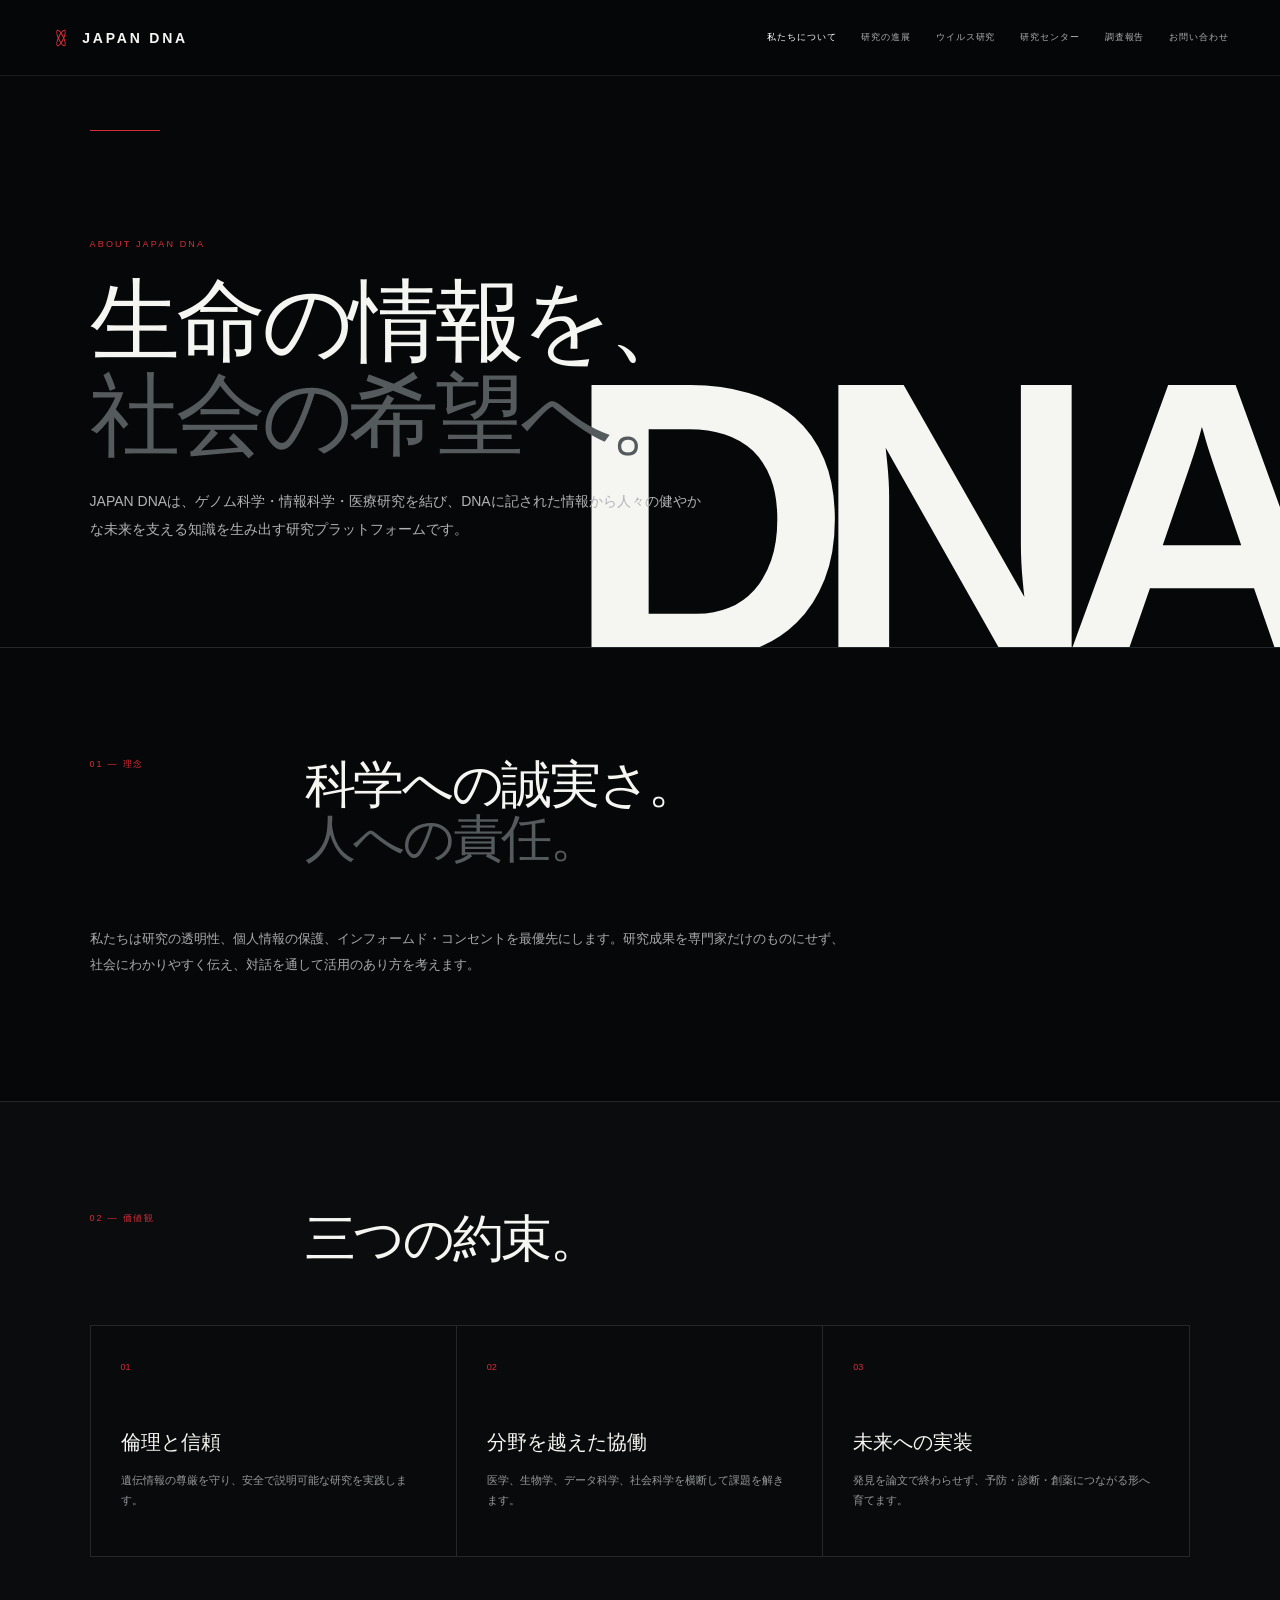
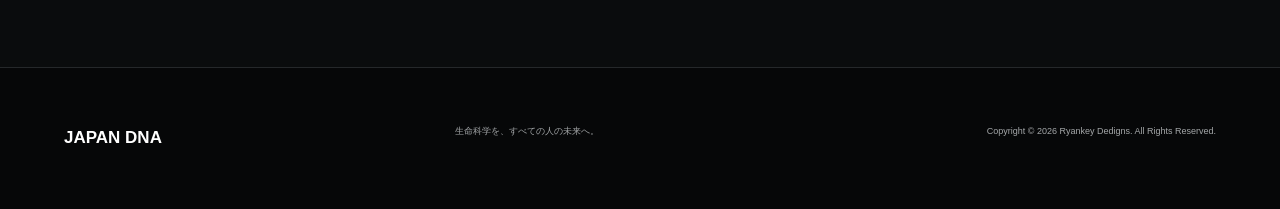
==== about.html @ 54f583a3 "Add about.html" ====
<!doctype html><html lang="ja"><head><meta charset="utf-8"><meta name="viewport" content="width=device-width,initial-scale=1"><title>JAPAN DNAについて｜JAPAN DNA</title><link rel="stylesheet" href="assets/pages.css"></head><body><header class="nav"><a class="brand" href="index.html"><i class="mark"></i>JAPAN DNA</a><button class="menu">メニュー</button><nav><a class="active" href="about.html">私たちについて</a><a href="research.html">研究の進展</a><a href="virus.html">ウイルス研究</a><a href="centers.html">研究センター</a><a href="reports.html">調査報告</a><a href="contact.html">お問い合わせ</a></nav></header><main><section class="page-hero"><div class="hero-inner reveal"><div class="eyebrow">ABOUT JAPAN DNA</div><h1>生命の情報を、<br><span>社会の希望へ。</span></h1><p class="lead">JAPAN DNAは、ゲノム科学・情報科学・医療研究を結び、DNAに記された情報から人々の健やかな未来を支える知識を生み出す研究プラットフォームです。</p></div></section><section class="section"><div class="section-head reveal"><div class="section-no">01 — 理念</div><h2>科学への誠実さ。<br><span>人への責任。</span></h2></div><p class="copy reveal">私たちは研究の透明性、個人情報の保護、インフォームド・コンセントを最優先にします。研究成果を専門家だけのものにせず、社会にわかりやすく伝え、対話を通して活用のあり方を考えます。</p></section><section class="section alt"><div class="section-head reveal"><div class="section-no">02 — 価値観</div><h2>三つの約束。</h2></div><div class="grid reveal"><article class="card"><small>01</small><h3>倫理と信頼</h3><p>遺伝情報の尊厳を守り、安全で説明可能な研究を実践します。</p></article><article class="card"><small>02</small><h3>分野を越えた協働</h3><p>医学、生物学、データ科学、社会科学を横断して課題を解きます。</p></article><article class="card"><small>03</small><h3>未来への実装</h3><p>発見を論文で終わらせず、予防・診断・創薬につながる形へ育てます。</p></article></div></section></main><footer><strong>JAPAN DNA</strong><span>生命科学を、すべての人の未来へ。</span><span>Copyright © 2026 Ryankey Dedigns. All Rights Reserved.</span></footer><script src="assets/pages.js"></script></body></html>
---- assets/pages.css ----
:root{--bg:#060708;--panel:#0d0f10;--white:#f5f5f2;--gray:#a5a9ab;--dark:#555a5d;--line:#25282a;--red:#d72d38}*{box-sizing:border-box}html{scroll-behavior:smooth}body{margin:0;background:var(--bg);color:var(--white);font-family:"Hiragino Kaku Gothic ProN","Yu Gothic",Meiryo,sans-serif}a{color:inherit;text-decoration:none}button,input,textarea,select{font:inherit}.nav{position:fixed;z-index:30;inset:0 0 auto;height:76px;padding:0 4vw;display:flex;align-items:center;border-bottom:1px solid #ffffff17;background:#060708e8;backdrop-filter:blur(14px)}.brand{display:flex;align-items:center;gap:11px;font-size:14px;font-weight:700;letter-spacing:.2em}.mark{width:20px;height:20px;position:relative}.mark:before,.mark:after{content:"";position:absolute;inset:1px 7px;border:1px solid var(--red);border-radius:50%;transform:rotate(25deg)}.mark:after{transform:rotate(-25deg)}.nav nav{margin-left:auto;display:flex;align-items:center;gap:25px}.nav nav a{font-size:9px;letter-spacing:.1em;color:#aeb1b2}.nav nav a:hover,.nav nav a.active{color:#fff}.menu{display:none;margin-left:auto;border:1px solid #444;background:none;color:#fff;border-radius:30px;padding:9px 13px}.page-hero{min-height:72vh;padding:160px 7vw 90px;position:relative;overflow:hidden;display:flex;align-items:flex-end;border-bottom:1px solid var(--line)}.page-hero:before{content:"DNA";position:absolute;right:-2vw;bottom:-8vw;font-size:31vw;font-weight:700;letter-spacing:-.1em;color:#ffffff025}.page-hero:after{content:"";position:absolute;left:7vw;top:130px;width:70px;height:1px;background:var(--red)}.hero-inner{position:relative;z-index:2;max-width:920px}.eyebrow{font-size:9px;letter-spacing:.24em;color:var(--red)}h1,h2{font-weight:400;line-height:1.05;letter-spacing:-.045em}h1{font-size:clamp(48px,7vw,96px);margin:25px 0}h1 span,h2 span{color:var(--dark)}.lead{max-width:620px;color:#b1b4b5;font-size:14px;line-height:2}.section{padding:110px 7vw;border-bottom:1px solid var(--line)}.section.alt{background:#0a0c0d}.section-head{display:grid;grid-template-columns:180px 1fr;gap:35px;margin-bottom:60px}.section-no{font-size:9px;color:var(--red);letter-spacing:.2em}.section h2{font-size:clamp(34px,4vw,60px);margin:0}.copy{max-width:760px;color:#a9acae;font-size:13px;line-height:2}.grid{display:grid;grid-template-columns:repeat(3,1fr);border:1px solid var(--line)}.card{padding:30px;min-height:230px;border-right:1px solid var(--line);background:#090a0b;transition:.25s}.card:last-child{border:0}.card:hover{background:#121416;transform:translateY(-4px)}.card small{font-size:9px;color:var(--red)}.card h3{font-weight:400;font-size:20px;margin:55px 0 15px}.card p{font-size:11px;color:#969a9c;line-height:1.8}.timeline{border-left:1px solid var(--line);max-width:900px;margin-left:180px}.event{position:relative;padding:0 0 60px 45px}.event:before{content:"";position:absolute;left:-4px;top:6px;width:7px;height:7px;border-radius:50%;background:var(--red)}.event time{font-size:12px;color:var(--red)}.event h3{font-size:24px;font-weight:400;margin:10px 0}.event p{font-size:12px;color:#999;line-height:1.8}.centers{display:grid;grid-template-columns:repeat(2,1fr);gap:1px;background:var(--line);border:1px solid var(--line)}.center{background:#090a0b;padding:30px;display:grid;grid-template-columns:55px 1fr;gap:20px}.rank{font-size:28px;color:var(--red);font-weight:300}.center h3{margin:0 0 9px;font-size:17px;font-weight:400}.center p{margin:0;color:#898d8f;font-size:11px;line-height:1.7}.center a{display:inline-block;margin-top:13px;font-size:9px;color:#bbb}.report{display:grid;grid-template-columns:1fr 1fr;gap:60px}.bars{display:flex;align-items:end;gap:18px;height:300px;border-left:1px solid var(--line);border-bottom:1px solid var(--line);padding:20px}.bar{flex:1;height:var(--v);background:#363a3c;position:relative}.bar.red{background:var(--red)}.bar span{position:absolute;bottom:-42px;left:50%;transform:translateX(-50%);font-size:8px;color:#888;white-space:nowrap}.stat-list{display:grid;gap:1px;background:var(--line)}.stat{background:#0a0b0c;padding:25px}.stat b{display:block;font-size:35px;font-weight:300}.stat small{font-size:9px;color:#888}.form{max-width:760px;display:grid;grid-template-columns:1fr 1fr;gap:20px}.field{display:grid;gap:8px}.field.full{grid-column:1/-1}.field label{font-size:9px;color:#999;letter-spacing:.12em}.field input,.field textarea,.field select{width:100%;border:1px solid #343739;background:#0b0d0e;color:#fff;padding:15px;border-radius:0}.field textarea{min-height:150px;resize:vertical}.submit{justify-self:start;border:0;background:#fff;color:#08090a;border-radius:30px;padding:14px 24px;font-size:10px;letter-spacing:.12em;cursor:pointer}.submit:hover{background:var(--red);color:#fff}.notice{display:none;color:#fff;border-left:2px solid var(--red);padding:15px;margin-top:20px}.notice.show{display:block}.source-note{font-size:10px;color:#777;line-height:1.7;margin-top:30px}.reveal{opacity:0;transform:translateY(28px);transition:.7s}.reveal.on{opacity:1;transform:none}footer{position:relative;z-index:5;background:#060708;padding:55px 5vw calc(55px + env(safe-area-inset-bottom));display:grid;grid-template-columns:1fr 1fr 1fr;gap:20px;color:#a4a7a9;font-size:9px;line-height:1.8}footer strong{color:#fff;font-size:17px}footer span:last-child{text-align:right}
@media(max-width:900px){.nav{padding:0 22px}.menu{display:block}.nav nav{position:absolute;top:76px;left:0;right:0;display:none;background:#08090a;border-bottom:1px solid var(--line);padding:20px 24px;flex-direction:column;align-items:flex-start}.nav nav.open{display:flex}.page-hero{min-height:68vh;padding:140px 24px 70px}.section{padding:80px 24px}.section-head{grid-template-columns:1fr;gap:15px}.grid{grid-template-columns:1fr}.card{border-right:0;border-bottom:1px solid var(--line)}.timeline{margin-left:8px}.centers{grid-template-columns:1fr}.report{grid-template-columns:1fr}.form{grid-template-columns:1fr}.field.full{grid-column:auto}footer{grid-template-columns:1fr;padding-left:24px;padding-right:24px}footer span:last-child{text-align:left}.bars{margin-bottom:45px}}@media(prefers-reduced-motion:reduce){*{scroll-behavior:auto!important;transition:none!important}.reveal{opacity:1;transform:none}}
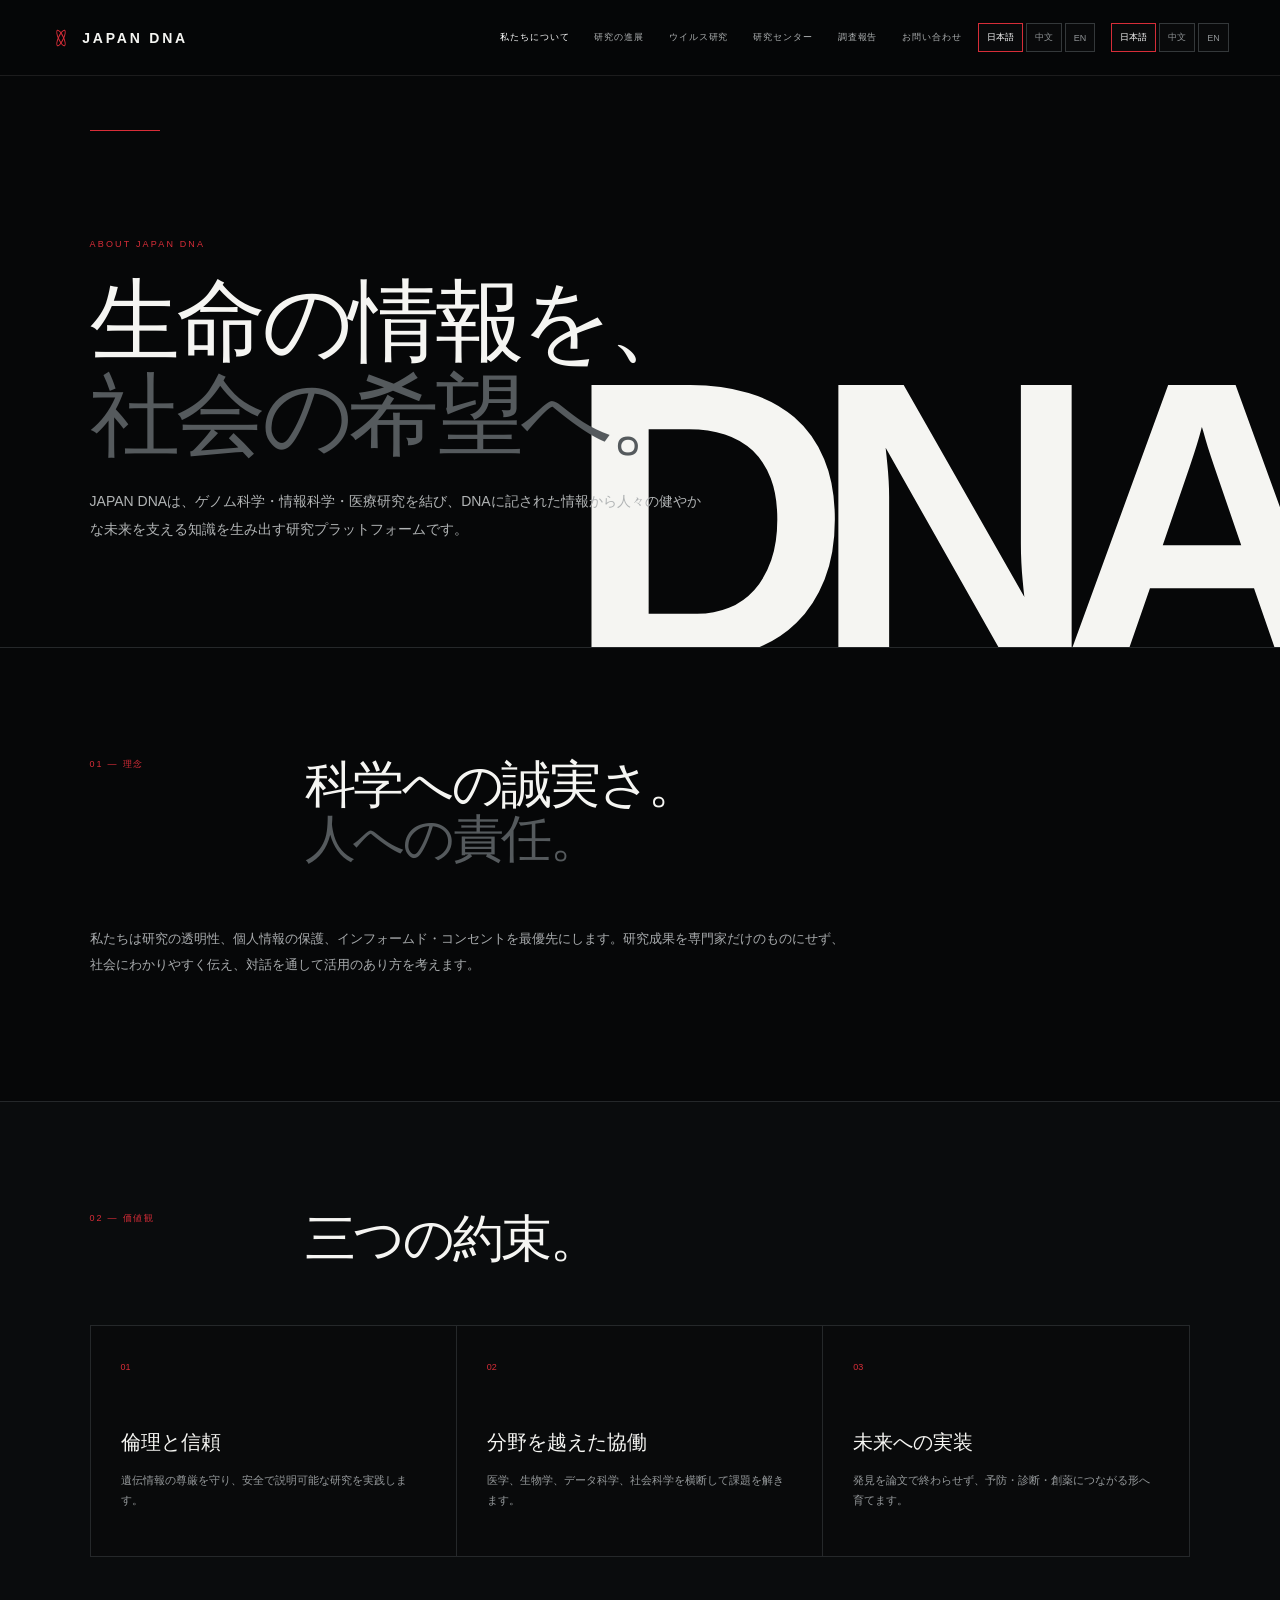
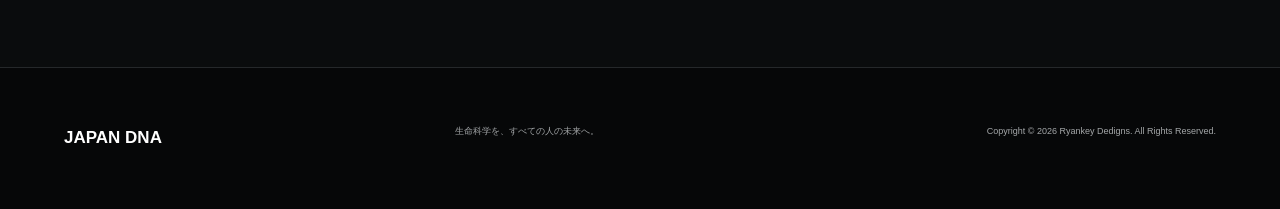
==== commit aa44cd51: "Ensure translation controls on about.html" ====
--- a/about.html
+++ b/about.html
@@ -1 +1 @@
-<!doctype html><html lang="ja"><head><meta charset="utf-8"><meta name="viewport" content="width=device-width,initial-scale=1"><title>JAPAN DNAについて｜JAPAN DNA</title><link rel="stylesheet" href="assets/pages.css"></head><body><header class="nav"><a class="brand" href="index.html"><i class="mark"></i>JAPAN DNA</a><button class="menu">メニュー</button><nav><a class="active" href="about.html">私たちについて</a><a href="research.html">研究の進展</a><a href="virus.html">ウイルス研究</a><a href="centers.html">研究センター</a><a href="reports.html">調査報告</a><a href="contact.html">お問い合わせ</a></nav></header><main><section class="page-hero"><div class="hero-inner reveal"><div class="eyebrow">ABOUT JAPAN DNA</div><h1>生命の情報を、<br><span>社会の希望へ。</span></h1><p class="lead">JAPAN DNAは、ゲノム科学・情報科学・医療研究を結び、DNAに記された情報から人々の健やかな未来を支える知識を生み出す研究プラットフォームです。</p></div></section><section class="section"><div class="section-head reveal"><div class="section-no">01 — 理念</div><h2>科学への誠実さ。<br><span>人への責任。</span></h2></div><p class="copy reveal">私たちは研究の透明性、個人情報の保護、インフォームド・コンセントを最優先にします。研究成果を専門家だけのものにせず、社会にわかりやすく伝え、対話を通して活用のあり方を考えます。</p></section><section class="section alt"><div class="section-head reveal"><div class="section-no">02 — 価値観</div><h2>三つの約束。</h2></div><div class="grid reveal"><article class="card"><small>01</small><h3>倫理と信頼</h3><p>遺伝情報の尊厳を守り、安全で説明可能な研究を実践します。</p></article><article class="card"><small>02</small><h3>分野を越えた協働</h3><p>医学、生物学、データ科学、社会科学を横断して課題を解きます。</p></article><article class="card"><small>03</small><h3>未来への実装</h3><p>発見を論文で終わらせず、予防・診断・創薬につながる形へ育てます。</p></article></div></section></main><footer><strong>JAPAN DNA</strong><span>生命科学を、すべての人の未来へ。</span><span>Copyright © 2026 Ryankey Dedigns. All Rights Reserved.</span></footer><script src="assets/pages.js"></script></body></html>
+<!doctype html><html lang="ja"><head><meta charset="utf-8"><meta name="viewport" content="width=device-width,initial-scale=1"><title>JAPAN DNAについて｜JAPAN DNA</title><link rel="stylesheet" href="assets/pages.css"><script defer src="assets/i18n.js?v=3"></script></head><body><header class="nav"><a class="brand" href="index.html"><i class="mark"></i>JAPAN DNA</a><button class="menu">メニュー</button><nav><a class="active" href="about.html">私たちについて</a><a href="research.html">研究の進展</a><a href="virus.html">ウイルス研究</a><a href="centers.html">研究センター</a><a href="reports.html">調査報告</a><a href="contact.html">お問い合わせ</a></nav></header><main><section class="page-hero"><div class="hero-inner reveal"><div class="eyebrow">ABOUT JAPAN DNA</div><h1>生命の情報を、<br><span>社会の希望へ。</span></h1><p class="lead">JAPAN DNAは、ゲノム科学・情報科学・医療研究を結び、DNAに記された情報から人々の健やかな未来を支える知識を生み出す研究プラットフォームです。</p></div></section><section class="section"><div class="section-head reveal"><div class="section-no">01 — 理念</div><h2>科学への誠実さ。<br><span>人への責任。</span></h2></div><p class="copy reveal">私たちは研究の透明性、個人情報の保護、インフォームド・コンセントを最優先にします。研究成果を専門家だけのものにせず、社会にわかりやすく伝え、対話を通して活用のあり方を考えます。</p></section><section class="section alt"><div class="section-head reveal"><div class="section-no">02 — 価値観</div><h2>三つの約束。</h2></div><div class="grid reveal"><article class="card"><small>01</small><h3>倫理と信頼</h3><p>遺伝情報の尊厳を守り、安全で説明可能な研究を実践します。</p></article><article class="card"><small>02</small><h3>分野を越えた協働</h3><p>医学、生物学、データ科学、社会科学を横断して課題を解きます。</p></article><article class="card"><small>03</small><h3>未来への実装</h3><p>発見を論文で終わらせず、予防・診断・創薬につながる形へ育てます。</p></article></div></section></main><footer><strong>JAPAN DNA</strong><span>生命科学を、すべての人の未来へ。</span><span>Copyright © 2026 Ryankey Dedigns. All Rights Reserved.</span></footer><script src="assets/pages.js"></script></body></html>
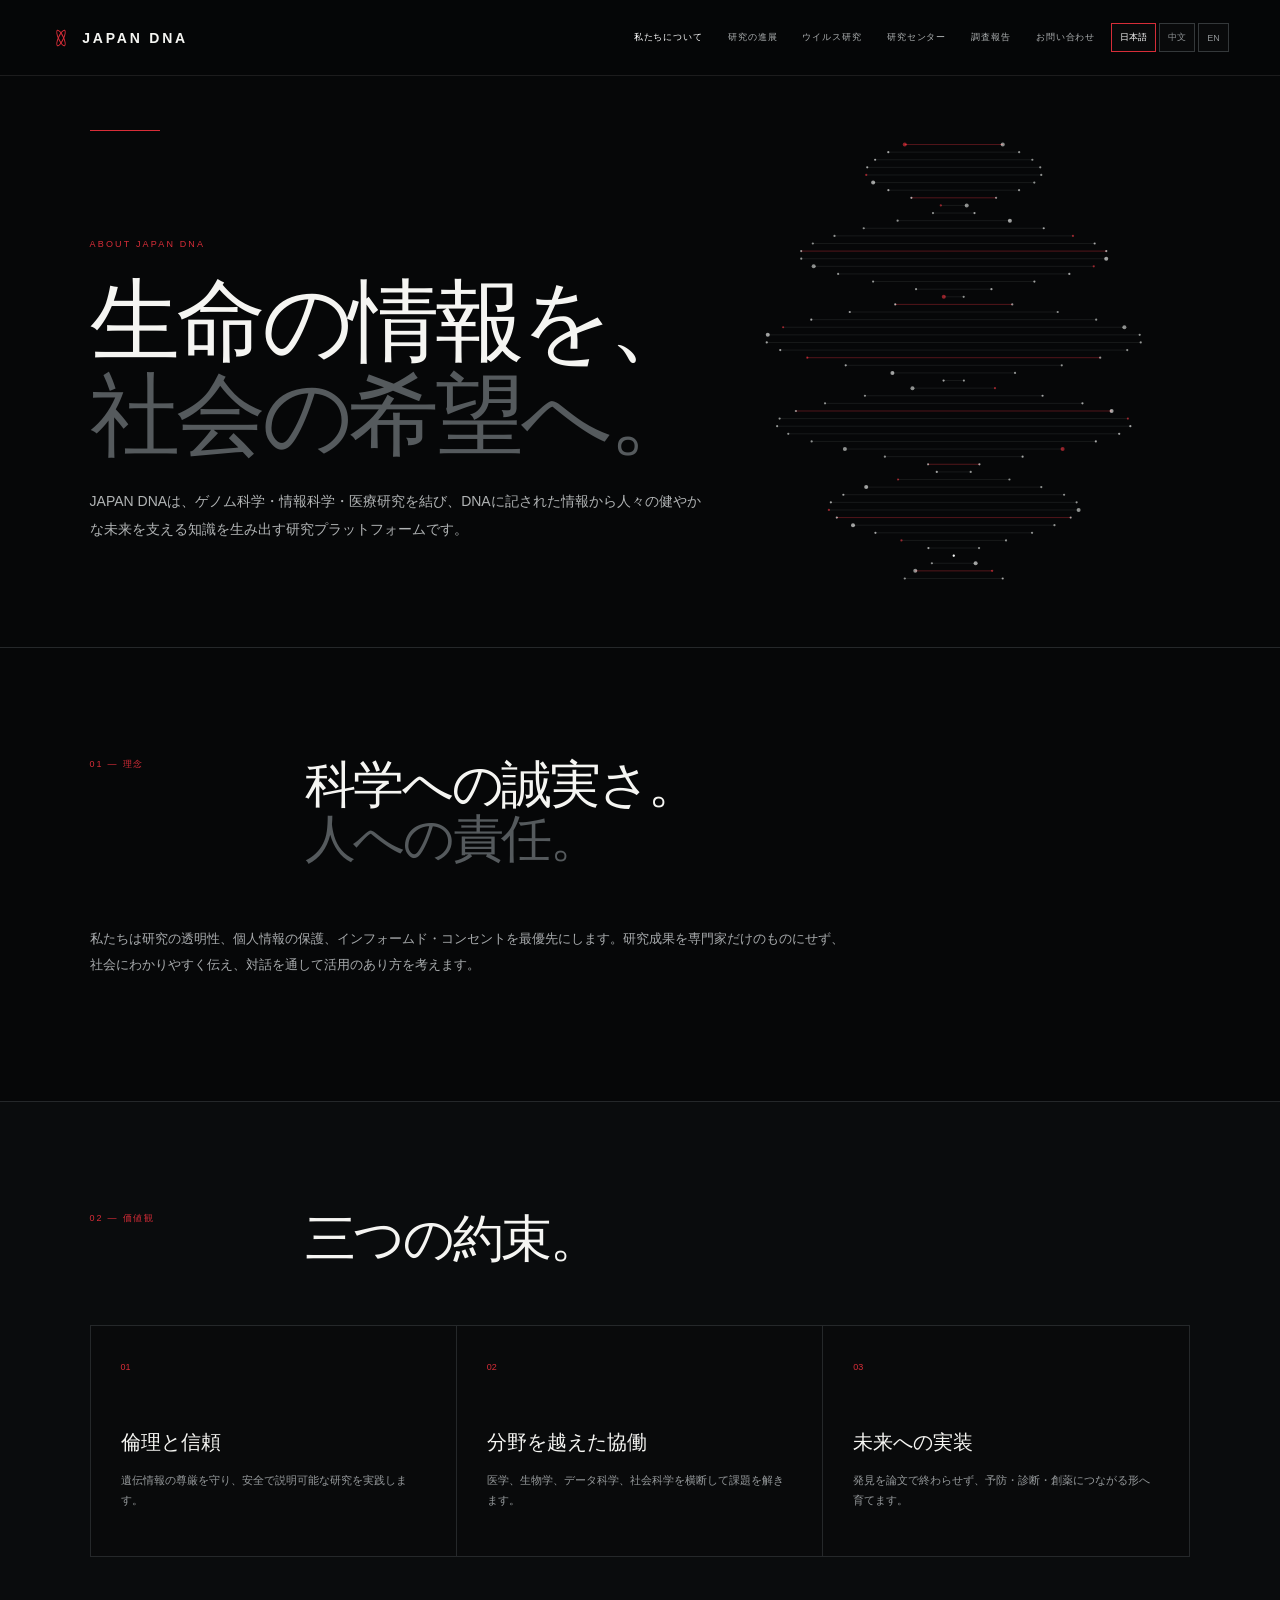
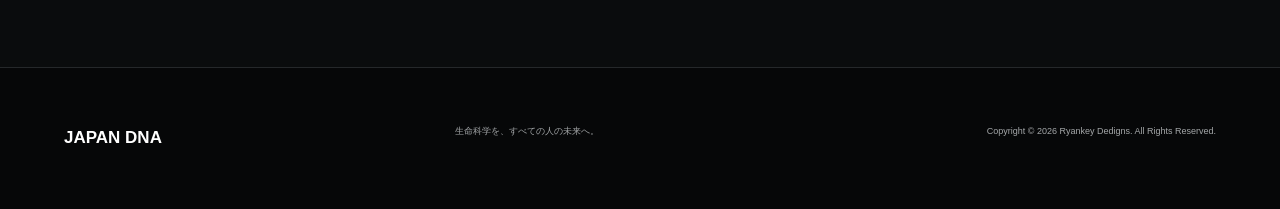
==== commit 1dd5f121: "Version Canvas animation on about.html" ====
--- a/about.html
+++ b/about.html
@@ -1 +1 @@
-<!doctype html><html lang="ja"><head><meta charset="utf-8"><meta name="viewport" content="width=device-width,initial-scale=1"><title>JAPAN DNAについて｜JAPAN DNA</title><link rel="stylesheet" href="assets/pages.css"><script defer src="assets/i18n.js?v=3"></script></head><body><header class="nav"><a class="brand" href="index.html"><i class="mark"></i>JAPAN DNA</a><button class="menu">メニュー</button><nav><a class="active" href="about.html">私たちについて</a><a href="research.html">研究の進展</a><a href="virus.html">ウイルス研究</a><a href="centers.html">研究センター</a><a href="reports.html">調査報告</a><a href="contact.html">お問い合わせ</a></nav></header><main><section class="page-hero"><div class="hero-inner reveal"><div class="eyebrow">ABOUT JAPAN DNA</div><h1>生命の情報を、<br><span>社会の希望へ。</span></h1><p class="lead">JAPAN DNAは、ゲノム科学・情報科学・医療研究を結び、DNAに記された情報から人々の健やかな未来を支える知識を生み出す研究プラットフォームです。</p></div></section><section class="section"><div class="section-head reveal"><div class="section-no">01 — 理念</div><h2>科学への誠実さ。<br><span>人への責任。</span></h2></div><p class="copy reveal">私たちは研究の透明性、個人情報の保護、インフォームド・コンセントを最優先にします。研究成果を専門家だけのものにせず、社会にわかりやすく伝え、対話を通して活用のあり方を考えます。</p></section><section class="section alt"><div class="section-head reveal"><div class="section-no">02 — 価値観</div><h2>三つの約束。</h2></div><div class="grid reveal"><article class="card"><small>01</small><h3>倫理と信頼</h3><p>遺伝情報の尊厳を守り、安全で説明可能な研究を実践します。</p></article><article class="card"><small>02</small><h3>分野を越えた協働</h3><p>医学、生物学、データ科学、社会科学を横断して課題を解きます。</p></article><article class="card"><small>03</small><h3>未来への実装</h3><p>発見を論文で終わらせず、予防・診断・創薬につながる形へ育てます。</p></article></div></section></main><footer><strong>JAPAN DNA</strong><span>生命科学を、すべての人の未来へ。</span><span>Copyright © 2026 Ryankey Dedigns. All Rights Reserved.</span></footer><script src="assets/pages.js"></script></body></html>
+<!doctype html><html lang="ja"><head><meta charset="utf-8"><meta name="viewport" content="width=device-width,initial-scale=1"><title>JAPAN DNAについて｜JAPAN DNA</title><link rel="stylesheet" href="assets/pages.css"><script defer src="assets/i18n.js?v=3"></script></head><body><header class="nav"><a class="brand" href="index.html"><i class="mark"></i>JAPAN DNA</a><button class="menu">メニュー</button><nav><a class="active" href="about.html">私たちについて</a><a href="research.html">研究の進展</a><a href="virus.html">ウイルス研究</a><a href="centers.html">研究センター</a><a href="reports.html">調査報告</a><a href="contact.html">お問い合わせ</a></nav></header><main><section class="page-hero"><div class="hero-inner reveal"><div class="eyebrow">ABOUT JAPAN DNA</div><h1>生命の情報を、<br><span>社会の希望へ。</span></h1><p class="lead">JAPAN DNAは、ゲノム科学・情報科学・医療研究を結び、DNAに記された情報から人々の健やかな未来を支える知識を生み出す研究プラットフォームです。</p></div></section><section class="section"><div class="section-head reveal"><div class="section-no">01 — 理念</div><h2>科学への誠実さ。<br><span>人への責任。</span></h2></div><p class="copy reveal">私たちは研究の透明性、個人情報の保護、インフォームド・コンセントを最優先にします。研究成果を専門家だけのものにせず、社会にわかりやすく伝え、対話を通して活用のあり方を考えます。</p></section><section class="section alt"><div class="section-head reveal"><div class="section-no">02 — 価値観</div><h2>三つの約束。</h2></div><div class="grid reveal"><article class="card"><small>01</small><h3>倫理と信頼</h3><p>遺伝情報の尊厳を守り、安全で説明可能な研究を実践します。</p></article><article class="card"><small>02</small><h3>分野を越えた協働</h3><p>医学、生物学、データ科学、社会科学を横断して課題を解きます。</p></article><article class="card"><small>03</small><h3>未来への実装</h3><p>発見を論文で終わらせず、予防・診断・創薬につながる形へ育てます。</p></article></div></section></main><footer><strong>JAPAN DNA</strong><span>生命科学を、すべての人の未来へ。</span><span>Copyright © 2026 Ryankey Dedigns. All Rights Reserved.</span></footer><script src="assets/pages.js?v=4"></script></body></html>
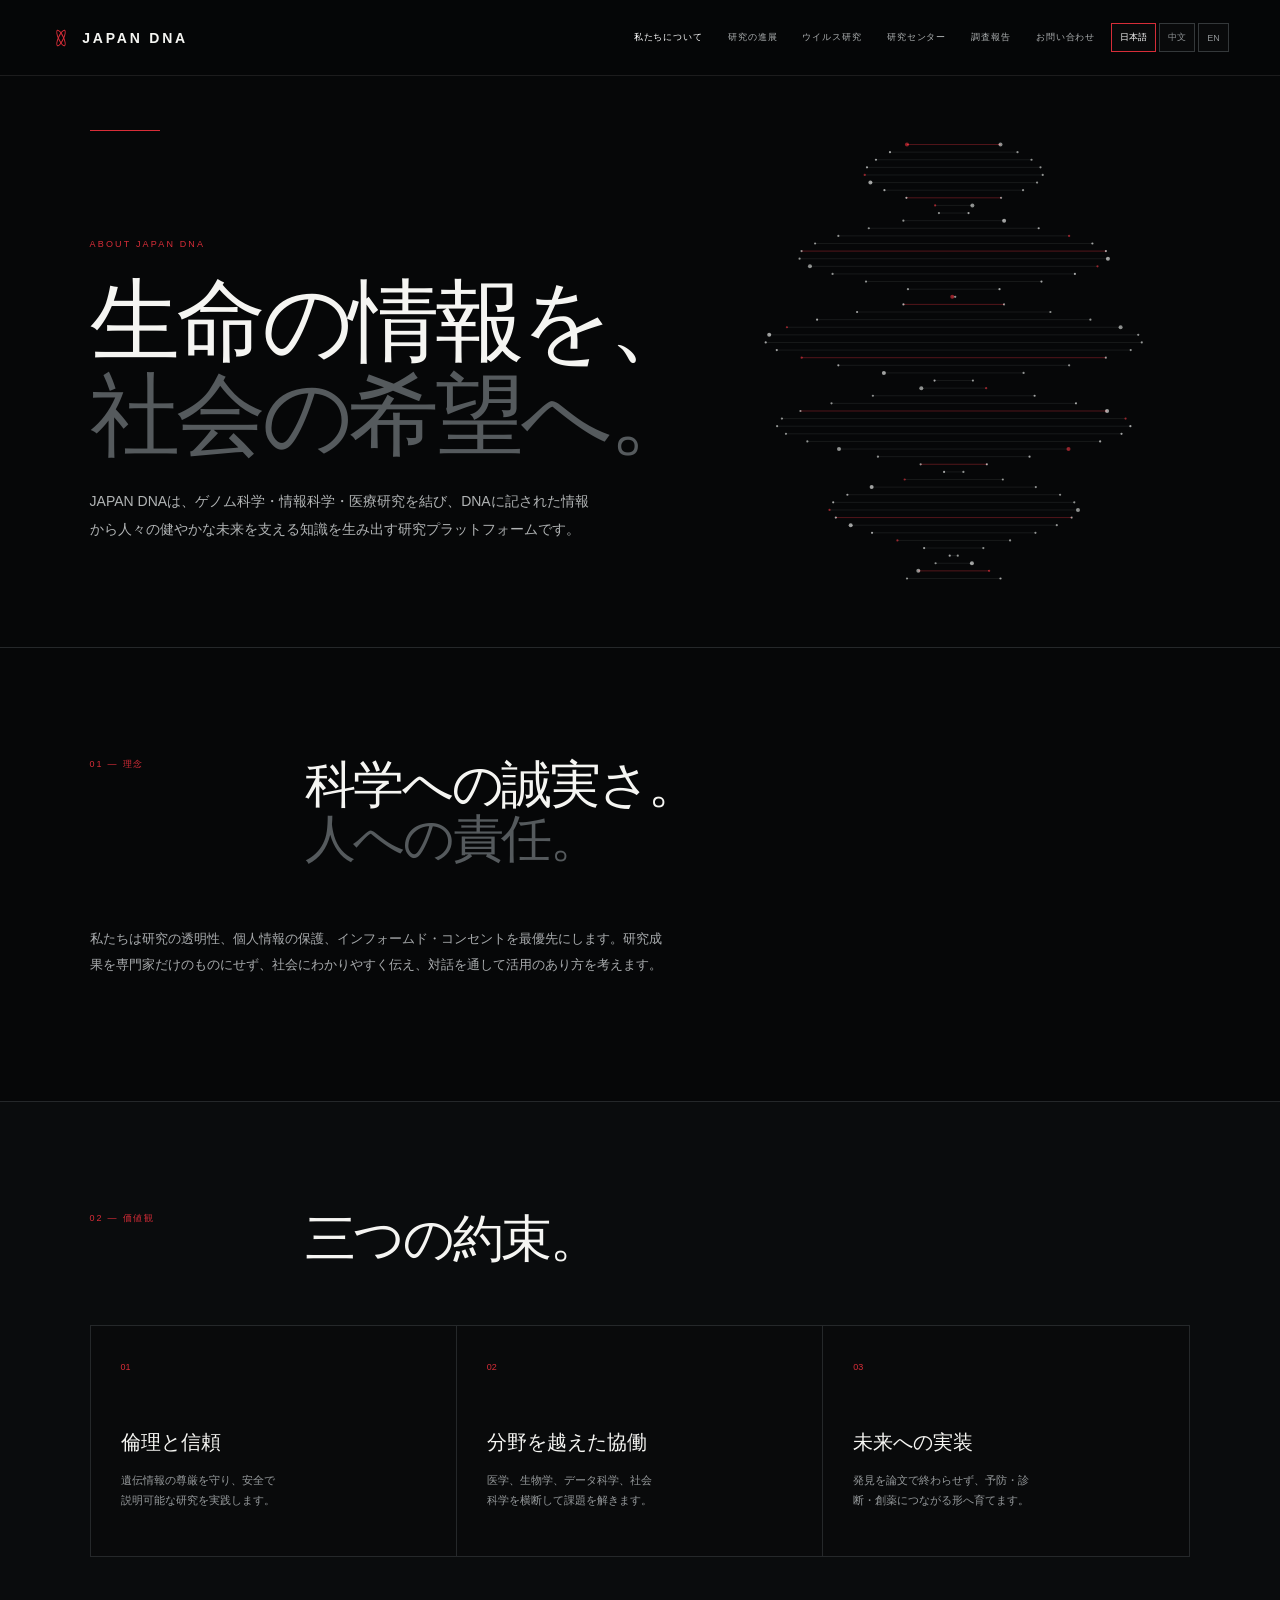
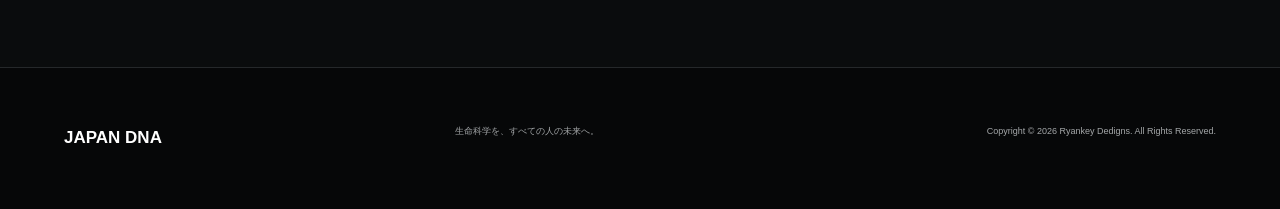
==== commit 81c3b0b9: "Improve CJK line wrapping in about.html" ====
--- a/about.html
+++ b/about.html
@@ -1 +1 @@
-<!doctype html><html lang="ja"><head><meta charset="utf-8"><meta name="viewport" content="width=device-width,initial-scale=1"><title>JAPAN DNAについて｜JAPAN DNA</title><link rel="stylesheet" href="assets/pages.css"><script defer src="assets/i18n.js?v=3"></script></head><body><header class="nav"><a class="brand" href="index.html"><i class="mark"></i>JAPAN DNA</a><button class="menu">メニュー</button><nav><a class="active" href="about.html">私たちについて</a><a href="research.html">研究の進展</a><a href="virus.html">ウイルス研究</a><a href="centers.html">研究センター</a><a href="reports.html">調査報告</a><a href="contact.html">お問い合わせ</a></nav></header><main><section class="page-hero"><div class="hero-inner reveal"><div class="eyebrow">ABOUT JAPAN DNA</div><h1>生命の情報を、<br><span>社会の希望へ。</span></h1><p class="lead">JAPAN DNAは、ゲノム科学・情報科学・医療研究を結び、DNAに記された情報から人々の健やかな未来を支える知識を生み出す研究プラットフォームです。</p></div></section><section class="section"><div class="section-head reveal"><div class="section-no">01 — 理念</div><h2>科学への誠実さ。<br><span>人への責任。</span></h2></div><p class="copy reveal">私たちは研究の透明性、個人情報の保護、インフォームド・コンセントを最優先にします。研究成果を専門家だけのものにせず、社会にわかりやすく伝え、対話を通して活用のあり方を考えます。</p></section><section class="section alt"><div class="section-head reveal"><div class="section-no">02 — 価値観</div><h2>三つの約束。</h2></div><div class="grid reveal"><article class="card"><small>01</small><h3>倫理と信頼</h3><p>遺伝情報の尊厳を守り、安全で説明可能な研究を実践します。</p></article><article class="card"><small>02</small><h3>分野を越えた協働</h3><p>医学、生物学、データ科学、社会科学を横断して課題を解きます。</p></article><article class="card"><small>03</small><h3>未来への実装</h3><p>発見を論文で終わらせず、予防・診断・創薬につながる形へ育てます。</p></article></div></section></main><footer><strong>JAPAN DNA</strong><span>生命科学を、すべての人の未来へ。</span><span>Copyright © 2026 Ryankey Dedigns. All Rights Reserved.</span></footer><script src="assets/pages.js?v=4"></script></body></html>
+<!doctype html><html lang="ja"><head><meta charset="utf-8"><meta name="viewport" content="width=device-width,initial-scale=1"><title>JAPAN DNAについて｜JAPAN DNA</title><link rel="stylesheet" href="assets/pages.css"><script defer src="assets/i18n.js?v=3"></script></head><body><header class="nav"><a class="brand" href="index.html"><i class="mark"></i>JAPAN DNA</a><button class="menu">メニュー</button><nav><a class="active" href="about.html">私たちについて</a><a href="research.html">研究の進展</a><a href="virus.html">ウイルス研究</a><a href="centers.html">研究センター</a><a href="reports.html">調査報告</a><a href="contact.html">お問い合わせ</a></nav></header><main><section class="page-hero"><div class="hero-inner reveal"><div class="eyebrow">ABOUT JAPAN DNA</div><h1>生命の情報を、<br><span>社会の希望へ。</span></h1><p class="lead">JAPAN DNAは、ゲノム科学・情報科学・医療研究を結び、DNAに記された情報から人々の健やかな未来を支える知識を生み出す研究プラットフォームです。</p></div></section><section class="section"><div class="section-head reveal"><div class="section-no">01 — 理念</div><h2>科学への誠実さ。<br><span>人への責任。</span></h2></div><p class="copy reveal">私たちは研究の透明性、個人情報の保護、インフォームド・コンセントを最優先にします。研究成果を専門家だけのものにせず、社会にわかりやすく伝え、対話を通して活用のあり方を考えます。</p></section><section class="section alt"><div class="section-head reveal"><div class="section-no">02 — 価値観</div><h2>三つの約束。</h2></div><div class="grid reveal"><article class="card"><small>01</small><h3>倫理と信頼</h3><p>遺伝情報の尊厳を守り、安全で説明可能な研究を実践します。</p></article><article class="card"><small>02</small><h3>分野を越えた協働</h3><p>医学、生物学、データ科学、社会科学を横断して課題を解きます。</p></article><article class="card"><small>03</small><h3>未来への実装</h3><p>発見を論文で終わらせず、予防・診断・創薬につながる形へ育てます。</p></article></div></section></main><footer><strong>JAPAN DNA</strong><span>生命科学を、すべての人の未来へ。</span><span>Copyright © 2026 Ryankey Dedigns. All Rights Reserved.</span></footer><script src="assets/pages.js?v=5"></script></body></html>
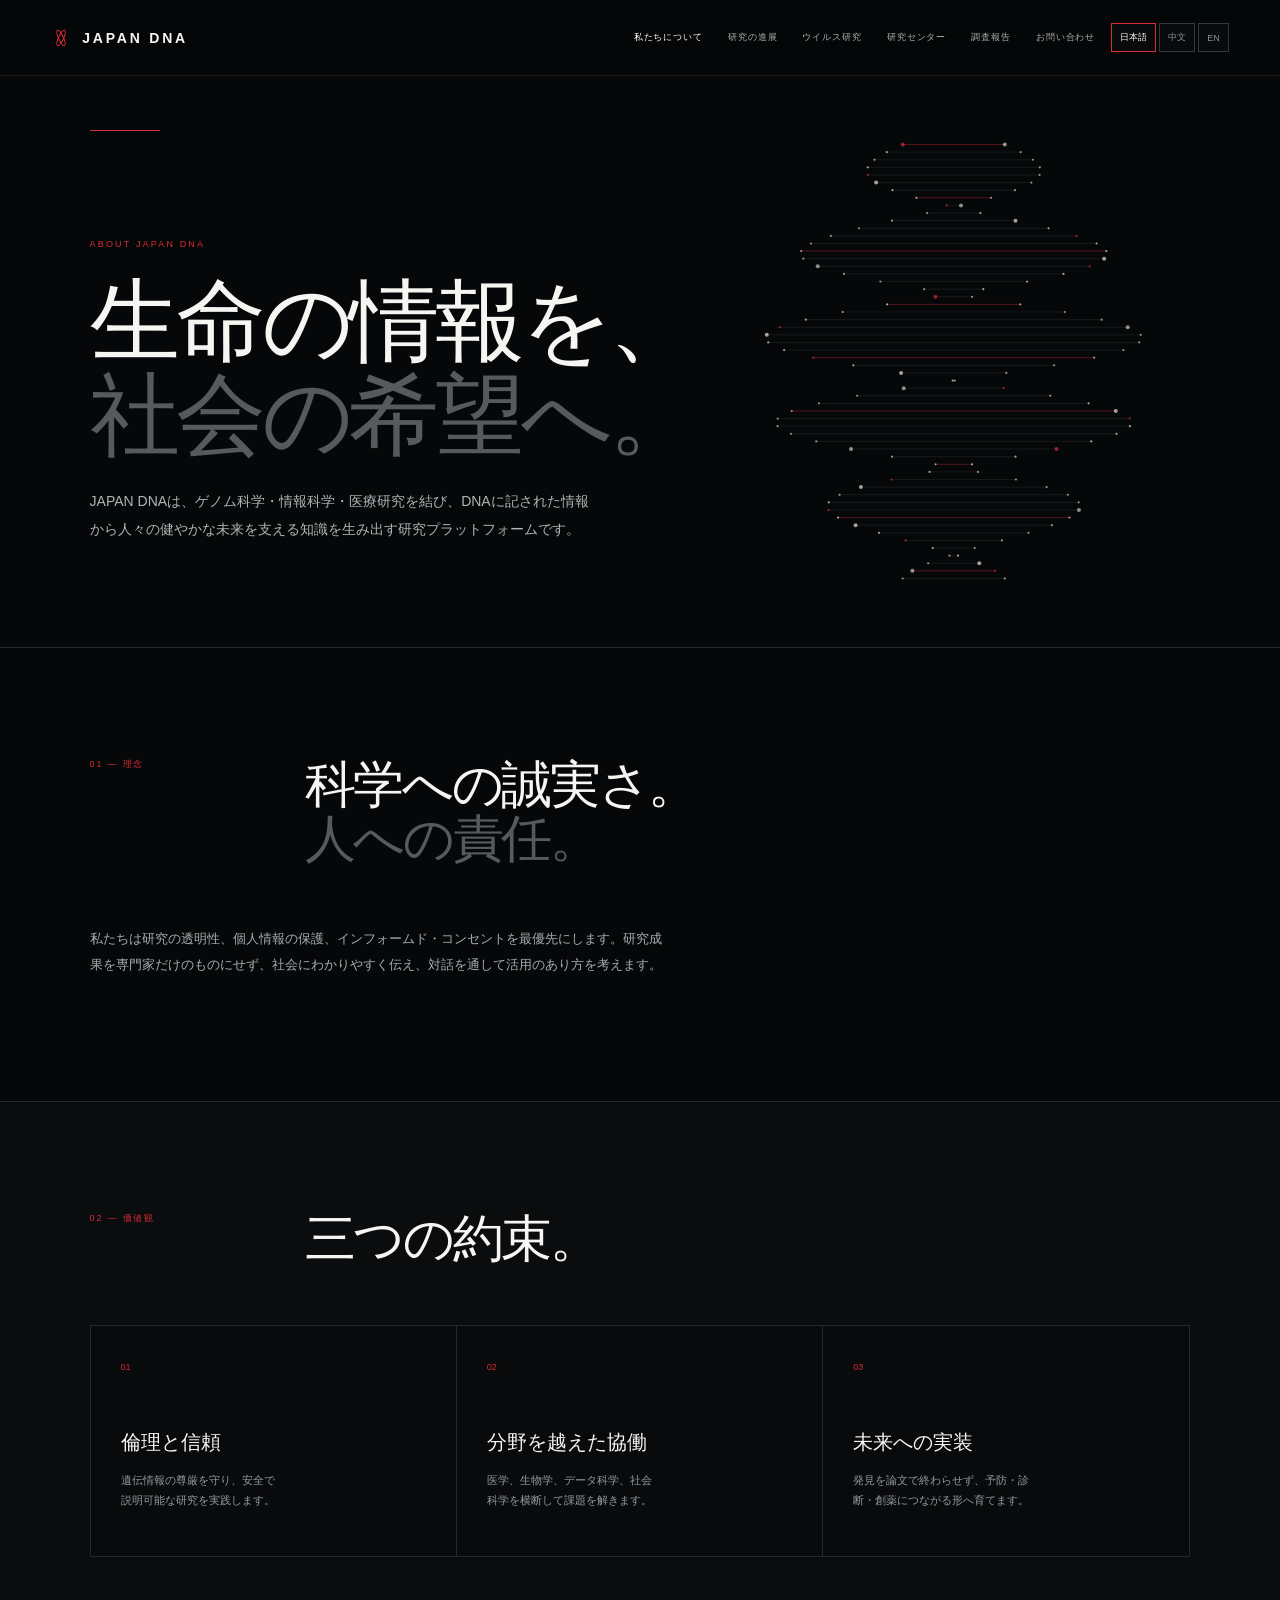
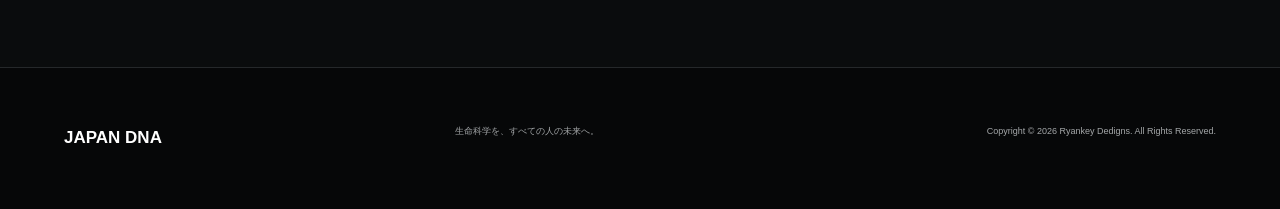
==== commit 162146c1: "Remove duplicate language controls from about.html" ====
--- a/about.html
+++ b/about.html
@@ -1 +1 @@
-<!doctype html><html lang="ja"><head><meta charset="utf-8"><meta name="viewport" content="width=device-width,initial-scale=1"><title>JAPAN DNAについて｜JAPAN DNA</title><link rel="stylesheet" href="assets/pages.css"><script defer src="assets/i18n.js?v=3"></script></head><body><header class="nav"><a class="brand" href="index.html"><i class="mark"></i>JAPAN DNA</a><button class="menu">メニュー</button><nav><a class="active" href="about.html">私たちについて</a><a href="research.html">研究の進展</a><a href="virus.html">ウイルス研究</a><a href="centers.html">研究センター</a><a href="reports.html">調査報告</a><a href="contact.html">お問い合わせ</a></nav></header><main><section class="page-hero"><div class="hero-inner reveal"><div class="eyebrow">ABOUT JAPAN DNA</div><h1>生命の情報を、<br><span>社会の希望へ。</span></h1><p class="lead">JAPAN DNAは、ゲノム科学・情報科学・医療研究を結び、DNAに記された情報から人々の健やかな未来を支える知識を生み出す研究プラットフォームです。</p></div></section><section class="section"><div class="section-head reveal"><div class="section-no">01 — 理念</div><h2>科学への誠実さ。<br><span>人への責任。</span></h2></div><p class="copy reveal">私たちは研究の透明性、個人情報の保護、インフォームド・コンセントを最優先にします。研究成果を専門家だけのものにせず、社会にわかりやすく伝え、対話を通して活用のあり方を考えます。</p></section><section class="section alt"><div class="section-head reveal"><div class="section-no">02 — 価値観</div><h2>三つの約束。</h2></div><div class="grid reveal"><article class="card"><small>01</small><h3>倫理と信頼</h3><p>遺伝情報の尊厳を守り、安全で説明可能な研究を実践します。</p></article><article class="card"><small>02</small><h3>分野を越えた協働</h3><p>医学、生物学、データ科学、社会科学を横断して課題を解きます。</p></article><article class="card"><small>03</small><h3>未来への実装</h3><p>発見を論文で終わらせず、予防・診断・創薬につながる形へ育てます。</p></article></div></section></main><footer><strong>JAPAN DNA</strong><span>生命科学を、すべての人の未来へ。</span><span>Copyright © 2026 Ryankey Dedigns. All Rights Reserved.</span></footer><script src="assets/pages.js?v=5"></script></body></html>
+<!doctype html><html lang="ja"><head><meta charset="utf-8"><meta name="viewport" content="width=device-width,initial-scale=1"><title>JAPAN DNAについて｜JAPAN DNA</title><link rel="stylesheet" href="assets/pages.css"><script defer src="assets/i18n.js?v=4"></script></head><body><header class="nav"><a class="brand" href="index.html"><i class="mark"></i>JAPAN DNA</a><button class="menu">メニュー</button><nav><a class="active" href="about.html">私たちについて</a><a href="research.html">研究の進展</a><a href="virus.html">ウイルス研究</a><a href="centers.html">研究センター</a><a href="reports.html">調査報告</a><a href="contact.html">お問い合わせ</a></nav></header><main><section class="page-hero"><div class="hero-inner reveal"><div class="eyebrow">ABOUT JAPAN DNA</div><h1>生命の情報を、<br><span>社会の希望へ。</span></h1><p class="lead">JAPAN DNAは、ゲノム科学・情報科学・医療研究を結び、DNAに記された情報から人々の健やかな未来を支える知識を生み出す研究プラットフォームです。</p></div></section><section class="section"><div class="section-head reveal"><div class="section-no">01 — 理念</div><h2>科学への誠実さ。<br><span>人への責任。</span></h2></div><p class="copy reveal">私たちは研究の透明性、個人情報の保護、インフォームド・コンセントを最優先にします。研究成果を専門家だけのものにせず、社会にわかりやすく伝え、対話を通して活用のあり方を考えます。</p></section><section class="section alt"><div class="section-head reveal"><div class="section-no">02 — 価値観</div><h2>三つの約束。</h2></div><div class="grid reveal"><article class="card"><small>01</small><h3>倫理と信頼</h3><p>遺伝情報の尊厳を守り、安全で説明可能な研究を実践します。</p></article><article class="card"><small>02</small><h3>分野を越えた協働</h3><p>医学、生物学、データ科学、社会科学を横断して課題を解きます。</p></article><article class="card"><small>03</small><h3>未来への実装</h3><p>発見を論文で終わらせず、予防・診断・創薬につながる形へ育てます。</p></article></div></section></main><footer><strong>JAPAN DNA</strong><span>生命科学を、すべての人の未来へ。</span><span>Copyright © 2026 Ryankey Dedigns. All Rights Reserved.</span></footer><script src="assets/pages.js?v=6"></script></body></html>
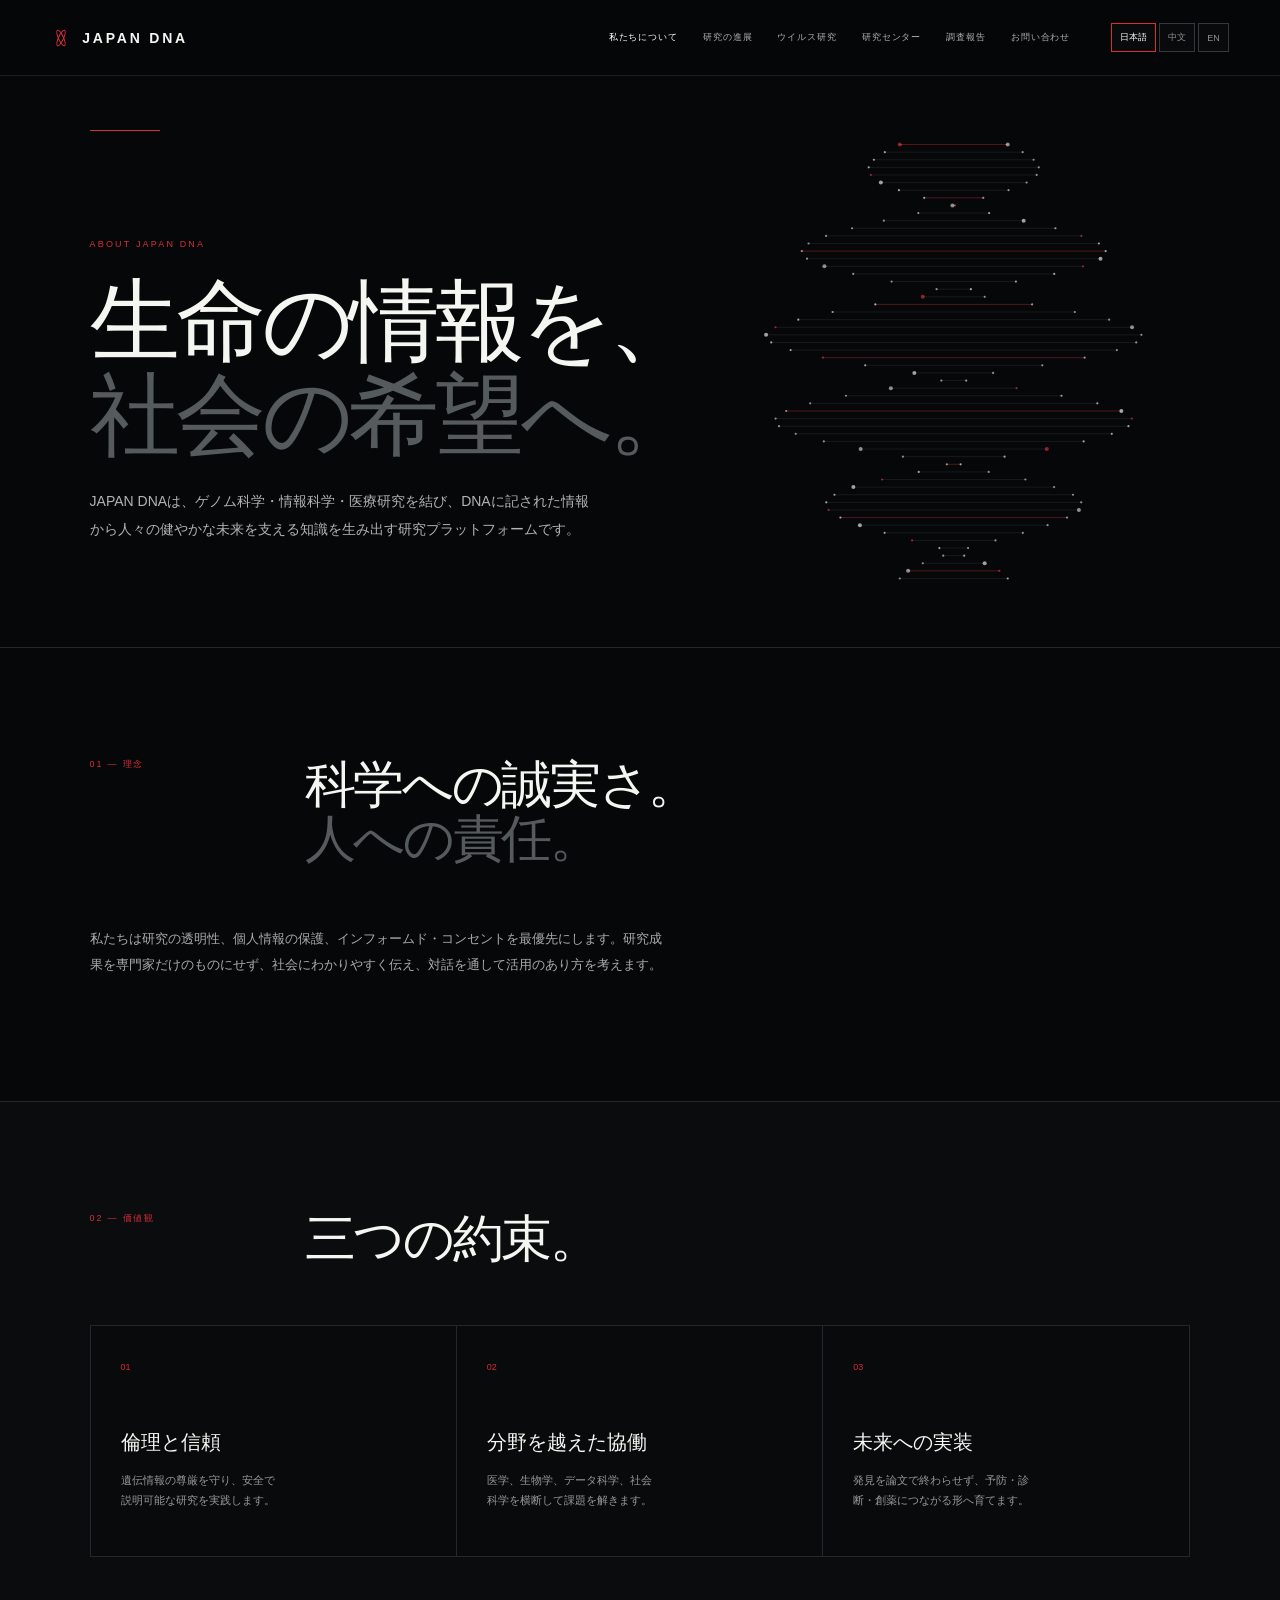
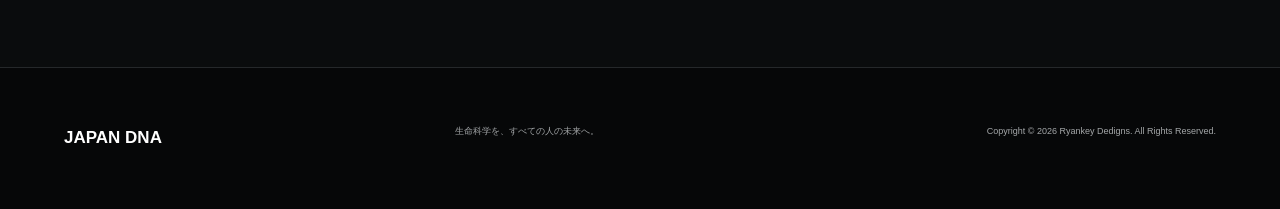
==== commit e13063d4: "Move mobile language switch into menu in about.html" ====
--- a/about.html
+++ b/about.html
@@ -1 +1 @@
-<!doctype html><html lang="ja"><head><meta charset="utf-8"><meta name="viewport" content="width=device-width,initial-scale=1"><title>JAPAN DNAについて｜JAPAN DNA</title><link rel="stylesheet" href="assets/pages.css"><script defer src="assets/i18n.js?v=4"></script></head><body><header class="nav"><a class="brand" href="index.html"><i class="mark"></i>JAPAN DNA</a><button class="menu">メニュー</button><nav><a class="active" href="about.html">私たちについて</a><a href="research.html">研究の進展</a><a href="virus.html">ウイルス研究</a><a href="centers.html">研究センター</a><a href="reports.html">調査報告</a><a href="contact.html">お問い合わせ</a></nav></header><main><section class="page-hero"><div class="hero-inner reveal"><div class="eyebrow">ABOUT JAPAN DNA</div><h1>生命の情報を、<br><span>社会の希望へ。</span></h1><p class="lead">JAPAN DNAは、ゲノム科学・情報科学・医療研究を結び、DNAに記された情報から人々の健やかな未来を支える知識を生み出す研究プラットフォームです。</p></div></section><section class="section"><div class="section-head reveal"><div class="section-no">01 — 理念</div><h2>科学への誠実さ。<br><span>人への責任。</span></h2></div><p class="copy reveal">私たちは研究の透明性、個人情報の保護、インフォームド・コンセントを最優先にします。研究成果を専門家だけのものにせず、社会にわかりやすく伝え、対話を通して活用のあり方を考えます。</p></section><section class="section alt"><div class="section-head reveal"><div class="section-no">02 — 価値観</div><h2>三つの約束。</h2></div><div class="grid reveal"><article class="card"><small>01</small><h3>倫理と信頼</h3><p>遺伝情報の尊厳を守り、安全で説明可能な研究を実践します。</p></article><article class="card"><small>02</small><h3>分野を越えた協働</h3><p>医学、生物学、データ科学、社会科学を横断して課題を解きます。</p></article><article class="card"><small>03</small><h3>未来への実装</h3><p>発見を論文で終わらせず、予防・診断・創薬につながる形へ育てます。</p></article></div></section></main><footer><strong>JAPAN DNA</strong><span>生命科学を、すべての人の未来へ。</span><span>Copyright © 2026 Ryankey Dedigns. All Rights Reserved.</span></footer><script src="assets/pages.js?v=6"></script></body></html>
+<!doctype html><html lang="ja"><head><meta charset="utf-8"><meta name="viewport" content="width=device-width,initial-scale=1"><title>JAPAN DNAについて｜JAPAN DNA</title><link rel="stylesheet" href="assets/pages.css"><script defer src="assets/i18n.js?v=7"></script></head><body><header class="nav"><a class="brand" href="index.html"><i class="mark"></i>JAPAN DNA</a><button class="menu">メニュー</button><nav><a class="active" href="about.html">私たちについて</a><a href="research.html">研究の進展</a><a href="virus.html">ウイルス研究</a><a href="centers.html">研究センター</a><a href="reports.html">調査報告</a><a href="contact.html">お問い合わせ</a></nav></header><main><section class="page-hero"><div class="hero-inner reveal"><div class="eyebrow">ABOUT JAPAN DNA</div><h1>生命の情報を、<br><span>社会の希望へ。</span></h1><p class="lead">JAPAN DNAは、ゲノム科学・情報科学・医療研究を結び、DNAに記された情報から人々の健やかな未来を支える知識を生み出す研究プラットフォームです。</p></div></section><section class="section"><div class="section-head reveal"><div class="section-no">01 — 理念</div><h2>科学への誠実さ。<br><span>人への責任。</span></h2></div><p class="copy reveal">私たちは研究の透明性、個人情報の保護、インフォームド・コンセントを最優先にします。研究成果を専門家だけのものにせず、社会にわかりやすく伝え、対話を通して活用のあり方を考えます。</p></section><section class="section alt"><div class="section-head reveal"><div class="section-no">02 — 価値観</div><h2>三つの約束。</h2></div><div class="grid reveal"><article class="card"><small>01</small><h3>倫理と信頼</h3><p>遺伝情報の尊厳を守り、安全で説明可能な研究を実践します。</p></article><article class="card"><small>02</small><h3>分野を越えた協働</h3><p>医学、生物学、データ科学、社会科学を横断して課題を解きます。</p></article><article class="card"><small>03</small><h3>未来への実装</h3><p>発見を論文で終わらせず、予防・診断・創薬につながる形へ育てます。</p></article></div></section></main><footer><strong>JAPAN DNA</strong><span>生命科学を、すべての人の未来へ。</span><span>Copyright © 2026 Ryankey Dedigns. All Rights Reserved.</span></footer><script src="assets/pages.js?v=6"></script></body></html>
